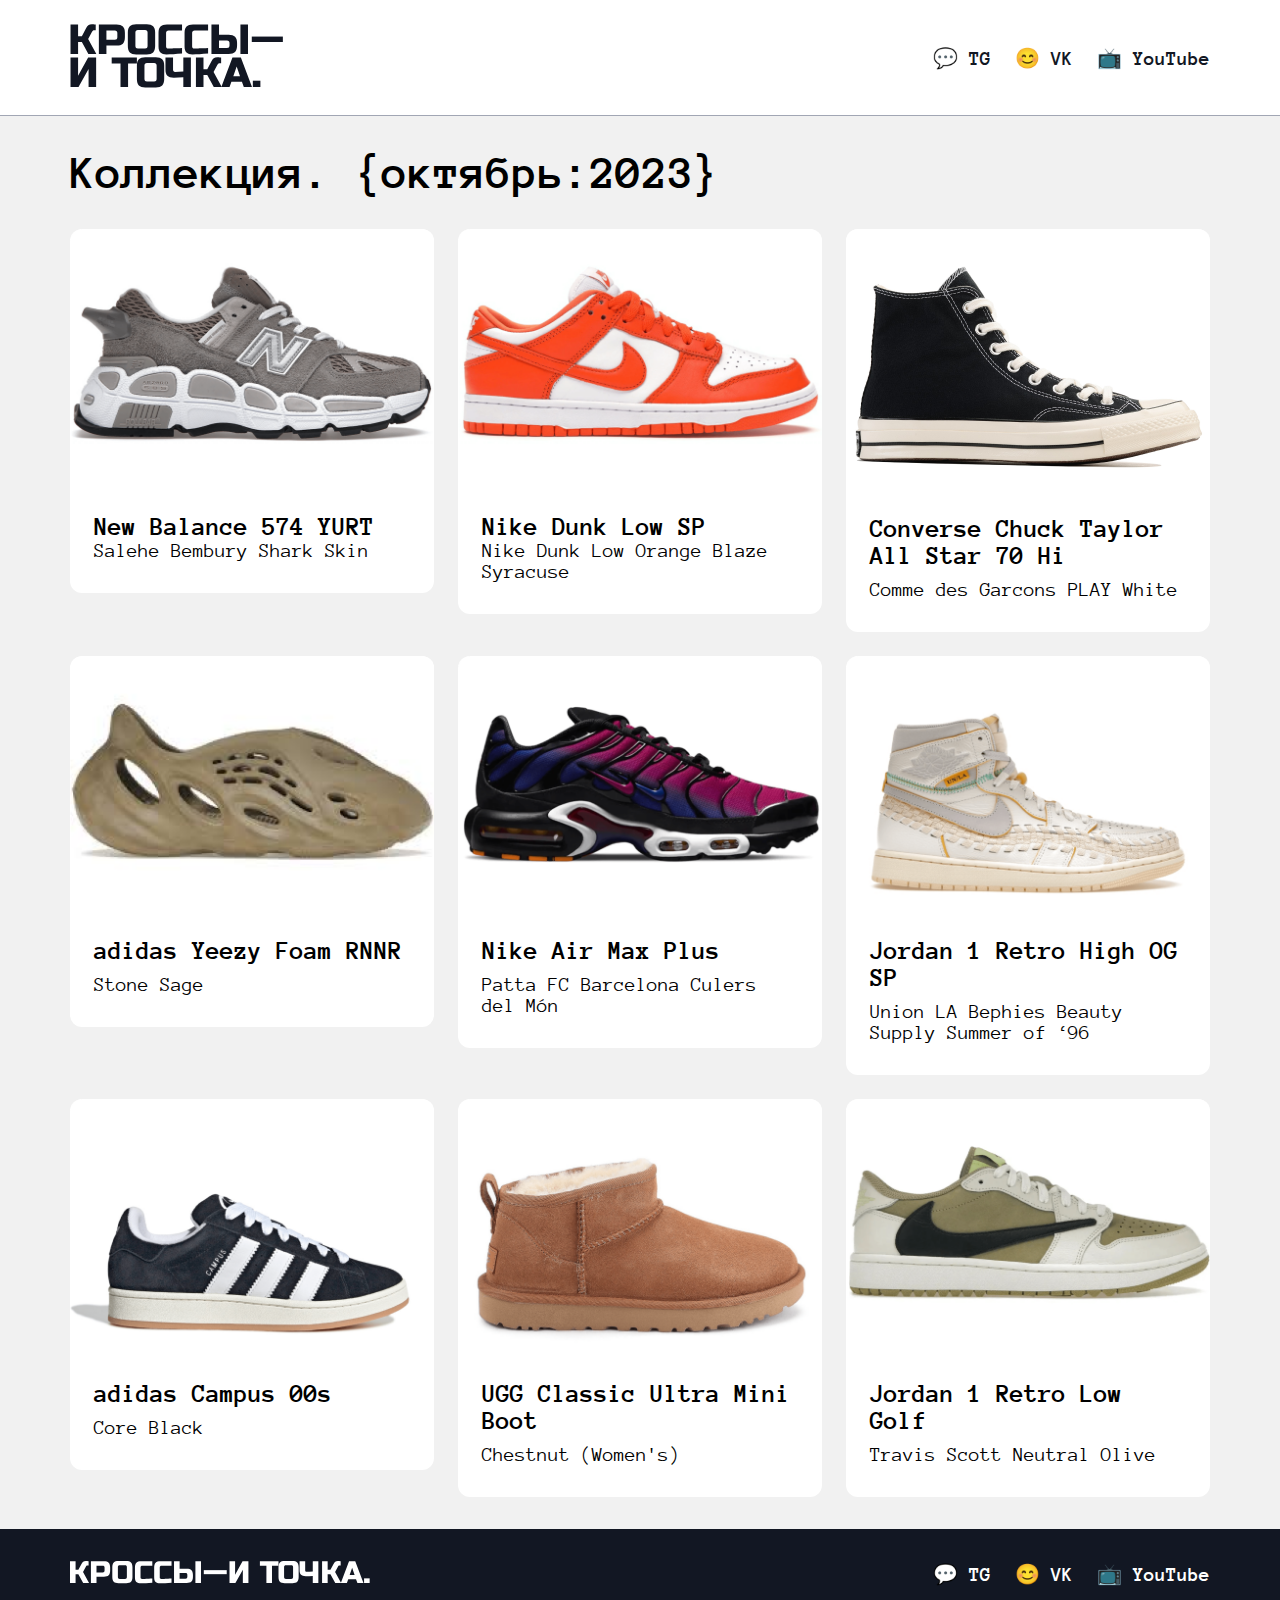
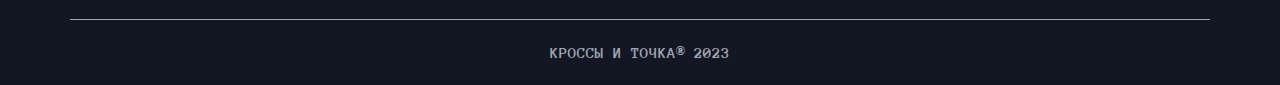
==== yp-sneakers/index.html @ 97120fd5 "add:" ====
<!DOCTYPE html>
<html lang="en">
<head>
    <meta charset="UTF-8">
    <meta name="viewport" content="width=device-width, initial-scale=1.0">
    <title>Кроссы и точка</title>
    <link href="./style.css" rel="stylesheet" />
</head>
<body>
    <main>
        <header>
            <div class="header-container">
                <a href="/" class="logo-link">
                    <img alt="Кроссы и точка" src="./images/logo.svg" />
                </a>
                <nav>
                    <ul class="nav-list">
                        <li class="nav-item">
                            <a href="/" class="nav-link">💬 TG</a>
                        </li>
                        <li class="nav-item">
                            <a href="/" class="nav-link">😊 VK</a>
                        </li>
                        <li class="nav-item">
                            <a href="/" class="nav-link">📺 YouTube</a>
                        </li>
                    </ul>
                </nav>
            </div>
        </header>

        <div class="content">
            <h1>Коллекция. {октябрь:2023}</h1>
            <div class="sneakers">
                <div class="sneaker">
                    <a href="/card.1/card.1.html" class="card1">
                    <img alt="New Balance 574 YURT" src="./images/6.png" class="sneaker-image" />
                    <div class="sneaker-info">
                        <h3>New Balance 574 YURT</h3>
                        <p>Salehe Bembury Shark Skin</p>
                    </a>
                        </div>
                </div>
                <div class="sneaker" >
                    <a href="/card.2/card.2.html" class="card2">
                    <img alt="Nike Dunk Low SP" src="./images/7.png" class="sneaker-image" />
                    <div class="sneaker-info">
                        <h3>Nike Dunk Low SP</h3>
                        <p>Nike Dunk Low Orange Blaze Syracuse</p>
                    </a>
                    </div>
                </div>
                <div class="sneaker">
                    <img alt="Converse Chuck Taylor All Star 70 Hi" src="./images/4.png" class="sneaker-image" />
                    <div class="sneaker-info">
                        <h3>Converse Chuck Taylor All Star 70 Hi</h3>
                        <p>Comme des Garcons PLAY White</p>

                    </div>
                </div>
                <div class="sneaker">
                    <img alt="adidas Yeezy Foam RNNR" src="./images/9.png" class="sneaker-image" />
                    <div class="sneaker-info">
                        <h3>adidas Yeezy Foam RNNR</h3>
                        <p>Stone Sage</p>

                    </div>
                </div>
                <div class="sneaker">
                        <img alt="Nike Air Max Plus" src="./images/1.png" class="sneaker-image" />
                        <div class="sneaker-info">
                            <h3>Nike Air Max Plus</h3>
                            <p>Patta FC Barcelona Culers del Món</p>
                    </div>
                </div>
                <div class="sneaker">
                    <img alt="Jordan 1 Retro High OG SP" src="./images/2.png" class="sneaker-image" />
                    <div class="sneaker-info">
                        <h3>Jordan 1 Retro High OG SP</h3>
                        <p>Union LA Bephies Beauty Supply Summer of ‘96</p>
                    </div>
                </div>
                <div class="sneaker">
                    <img alt="adidas Campus 00s" src="./images/3.png" class="sneaker-image" />
                    <div class="sneaker-info">
                        <h3>adidas Campus 00s</h3>
                        <p>Core Black</p>
                        
                    </div>
                </div>
                <div class="sneaker">
                    <img alt="UGG Classic Ultra Mini Boot" src="./images/5.png" class="sneaker-image" />
                    <div class="sneaker-info">
                        <h3>UGG Classic Ultra Mini Boot</h3>
                        <p>Chestnut (Women's)</p>
                    </div>
                </div>
                <div class="sneaker">
                    <img alt="Jordan 1 Retro Low Golf" src="./images/8.png" class="sneaker-image" />
                    <div class="sneaker-info">
                        <h3>Jordan 1 Retro Low Golf</h3>
                        <p>Travis Scott Neutral Olive</p>
                    </div>
                </div>
                
                </div>
            </div>
        </div>

        <footer>
            <div class="footer-content">
                <a class="footer__logo-link" href="/">
                    <img alt="Кроссы и точка" src="./images/logo_footer.svg" class="footer__logo-image" />
                </a>
                <nav>
                    <ul class="nav-list">
                        <li class="nav-item">
                            <a href="/" class="nav-link">💬 TG</a>
                        </li>
                        <li class="nav-item">
                            <a href="/" class="nav-link">😊 VK</a>
                        </li>
                        <li class="nav-item">
                            <a href="/" class="nav-link">📺 YouTube</a>
                        </li>
                    </ul>
                </nav>
            </div>
            <div class="copyright">
                <p class="copyright-text">КРОССЫ И ТОЧКА® 2023</p>
            </div>
        </footer>
    </main> 
</body>
</html>
---- yp-sneakers/style.css ----
/* подключение локальный шрифтов на страницу */
@font-face {
    font-family: "Anonymous Pro";
    src: url(fonts/AnonymousPro-Regular.ttf);
    font-weight: 400;
    font-style: normal;
    display: swap;
}

@font-face {
    font-family: "Anonymous Pro";
    src: url(fonts/AnonymousPro-Bold.ttf);
    font-weight: 700;
    font-style: normal;
    display: swap;
}

* {
    box-sizing: border-box;
}

/* сброс стилей по умолчанию */
body,h1,h2,h3,p,ul,li {
    margin: 0;
}
ul {
    list-style: none;
    padding: 0;
}
a {
    text-decoration: none;
    color: black;
}

/* задание шрифта всей странице */
body {
    font-family: "Anonymous Pro", sans-serif;
}

/* стили для главного контейнера */
main {
    display: flex;
    flex-direction: column;
    align-items: center;
    background: #F1F1F1;
}

/* стили для хедера(шапки) сайта */
header {
    display: flex;
    flex-direction: row;
    align-items: center;
    justify-content: center;
    width: 100%;
    border-bottom: 1px solid #A1A6B4;
    background: white;
}

.header-container {
    display: flex;
    justify-content: space-between;
    width: 100%;
    max-width: 1140px;
    margin: 24px 0 24px;
}

.logo-link {
    max-width: 215px;
}

/* стили для ссылок в хедере и футере */
nav {
    display: flex;
}

.nav-list {
    display: flex;
    align-items: center;
    width: 100%;
    gap: 24px;
}

.nav-item {
    display: inline;
}

.nav-link {
    color: #121723;
    font-size: 20px;
    font-weight: 700;
}

/* стили для  */
.content {
    margin: 32px 0;
    max-width: 1140px;
}

h1 {
    font-size: 48px;
}

/* стили для контейнера кроссовок */
.sneakers {
    display: flex;
    flex-wrap: wrap;
    gap: 24px;
    margin: 32px 0 0;
}

/* стили для карточки кроссовок */
.sneaker {
    display: flex;
    flex-direction: column;
    align-items: center;
    max-width: 364px;
    height: 100%;
    border-radius: 12px;
    background: white;
}

.sneaker-image {
    width: 100%;
    border-radius: 12px;
}

.sneaker-info {
    display: flex;
    flex-direction: column;
    align-items: flex-start;
    gap: 10px;
    width: 100%;
    padding: 32px 24px;
}

h3 {
    font-size: 26px;
}

p {
    font-size: 20px;
}

footer {
    width: 100%;
    display: flex;
    flex-direction: column;
    align-items: center;
    background: #121723;
}

/* стили для футера */
.footer-content {
    display: flex;
    justify-content: space-between;
    width: 100%;
    max-width: 1140px;
    margin: 32px 0;
}

.footer__logo-link {
    max-width: 300px;
    width: 100%;
}

footer .nav-link {
    color: white;
}

.copyright {
    display: flex;
    align-items: center;
    justify-content: center;
    width: 100%;
    max-width: 1140px;
    border-top: 1px solid #A1A6B4;
}

.copyright-text {
    color: #A1A6B4;
    font-size: 16px;
    font-weight: 700;
    margin: 24px 0;
}

.sneaker:hover {
    transform: translateY(-10px);
    box-shadow: 0px 4px 4px 0px #00000040;
    
}
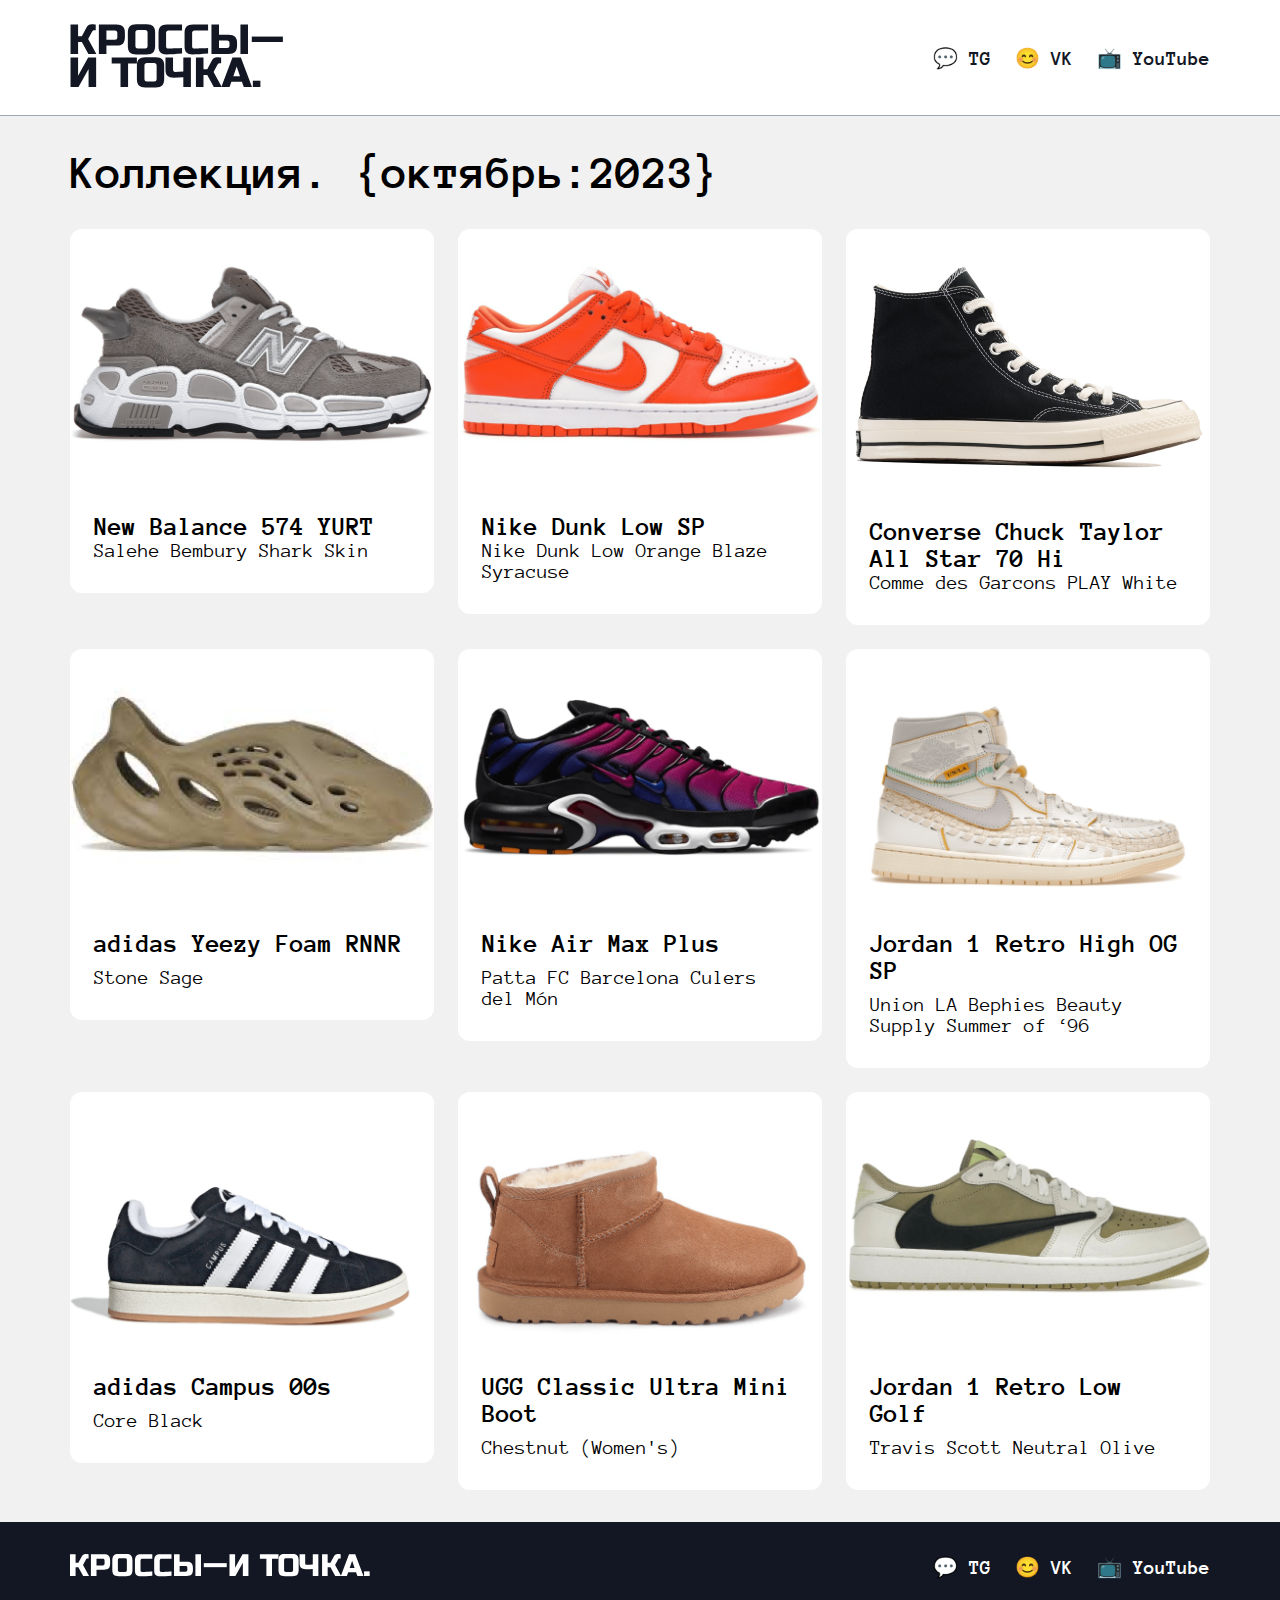
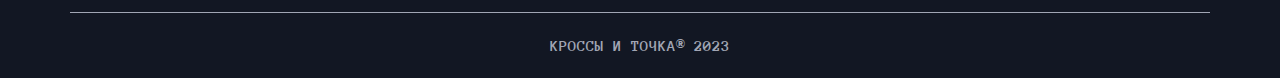
==== commit e2a69306: "add: добавил 3 карточки" ====
--- a/yp-sneakers/index.html
+++ b/yp-sneakers/index.html
@@ -51,11 +51,12 @@
                     </div>
                 </div>
                 <div class="sneaker">
+                    <a href="/card.3/card.3.html" class="card1">
                     <img alt="Converse Chuck Taylor All Star 70 Hi" src="./images/4.png" class="sneaker-image" />
                     <div class="sneaker-info">
                         <h3>Converse Chuck Taylor All Star 70 Hi</h3>
                         <p>Comme des Garcons PLAY White</p>
-
+                    </a>
                     </div>
                 </div>
                 <div class="sneaker">
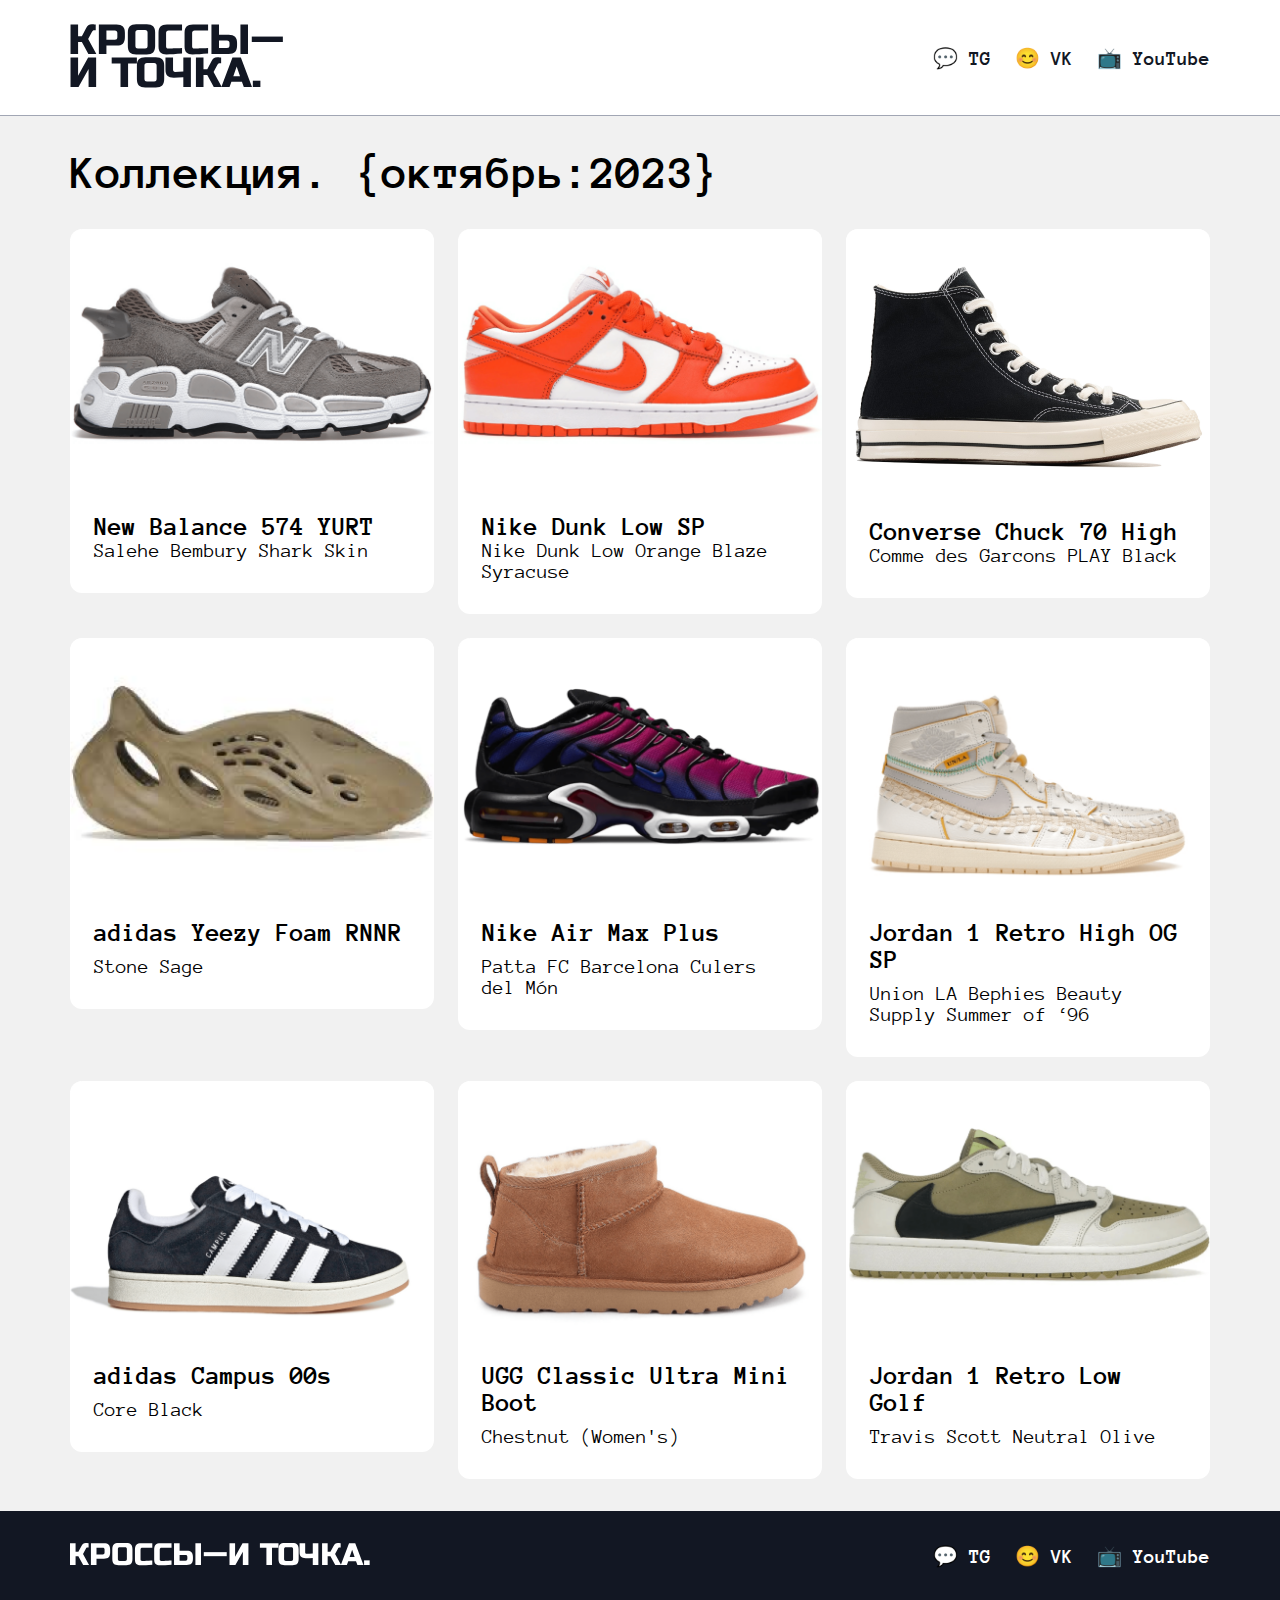
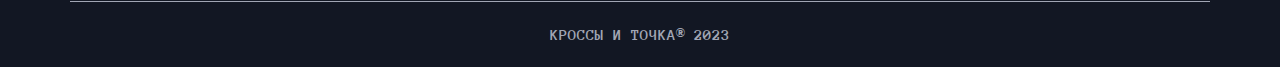
==== commit 54ce4660: "add" ====
--- a/yp-sneakers/index.html
+++ b/yp-sneakers/index.html
@@ -1,5 +1,5 @@
 <!DOCTYPE html>
-<html lang="en">
+<html lang="ru">
 <head>
     <meta charset="UTF-8">
     <meta name="viewport" content="width=device-width, initial-scale=1.0">
@@ -36,7 +36,7 @@
                     <a href="/card.1/card.1.html" class="card1">
                     <img alt="New Balance 574 YURT" src="./images/6.png" class="sneaker-image" />
                     <div class="sneaker-info">
-                        <h3>New Balance 574 YURT</h3>
+                        <h3 class="h">New Balance 574 YURT</h3>
                         <p>Salehe Bembury Shark Skin</p>
                     </a>
                         </div>
@@ -45,7 +45,7 @@
                     <a href="/card.2/card.2.html" class="card2">
                     <img alt="Nike Dunk Low SP" src="./images/7.png" class="sneaker-image" />
                     <div class="sneaker-info">
-                        <h3>Nike Dunk Low SP</h3>
+                        <h3 class="h">Nike Dunk Low SP</h3>
                         <p>Nike Dunk Low Orange Blaze Syracuse</p>
                     </a>
                     </div>
@@ -54,8 +54,8 @@
                     <a href="/card.3/card.3.html" class="card1">
                     <img alt="Converse Chuck Taylor All Star 70 Hi" src="./images/4.png" class="sneaker-image" />
                     <div class="sneaker-info">
-                        <h3>Converse Chuck Taylor All Star 70 Hi</h3>
-                        <p>Comme des Garcons PLAY White</p>
+                        <h3 class="h">Converse Chuck 70 High</h3>
+                        <p>Comme des Garcons PLAY Black</p>
                     </a>
                     </div>
                 </div>
--- a/yp-sneakers/style.css
+++ b/yp-sneakers/style.css
@@ -55,7 +55,6 @@
     border-bottom: 1px solid #A1A6B4;
     background: white;
 }
-
 .header-container {
     display: flex;
     justify-content: space-between;
@@ -187,4 +186,76 @@
     transform: translateY(-10px);
     box-shadow: 0px 4px 4px 0px #00000040;
     
+}
+
+@media screen and (max-width:375px) {
+    header {
+       height: 156px;
+       display: flex;
+       flex-direction: column;
+}
+    .header-container {
+        display: flex;
+        flex-direction: column;
+        align-items: center;
+        gap: 16px;
+    }
+
+    .content{
+        max-width: 343px;
+
+    }
+    h1 {
+        font-size: 32px;
+    }
+    .sneakers {
+        display: flex;
+        flex-wrap: wrap;
+        justify-content: center;
+        gap: 24px;
+        margin: 32px 0 0;
+    }
+    .sneaker {
+        width: 343px;
+        
+    }
+    .sneaker-image {
+       width: 343px;
+       height: 254px;
+    }
+    
+    .h {
+        margin-bottom: 12px;
+    }
+    
+    footer {
+        max-height: 195px;
+        max-width: 375px;
+        
+    }
+    .footer-content {
+        display: flex;
+        flex-direction: column;
+        justify-content: center;
+        align-items: center;
+        width: 100%;
+        
+        margin: 0;
+         margin: 29px 0;
+         gap: 19px; 
+    }
+    .copyright {
+        display: flex;
+        align-items: center;
+        justify-content: center;
+        width: 100%;
+        max-width: 343px;
+        border-top: 1px solid #A1A6B4;
+       
+    }
+    .copyright-text {
+        margin: 24px 0;
+        
+      
+    }
 }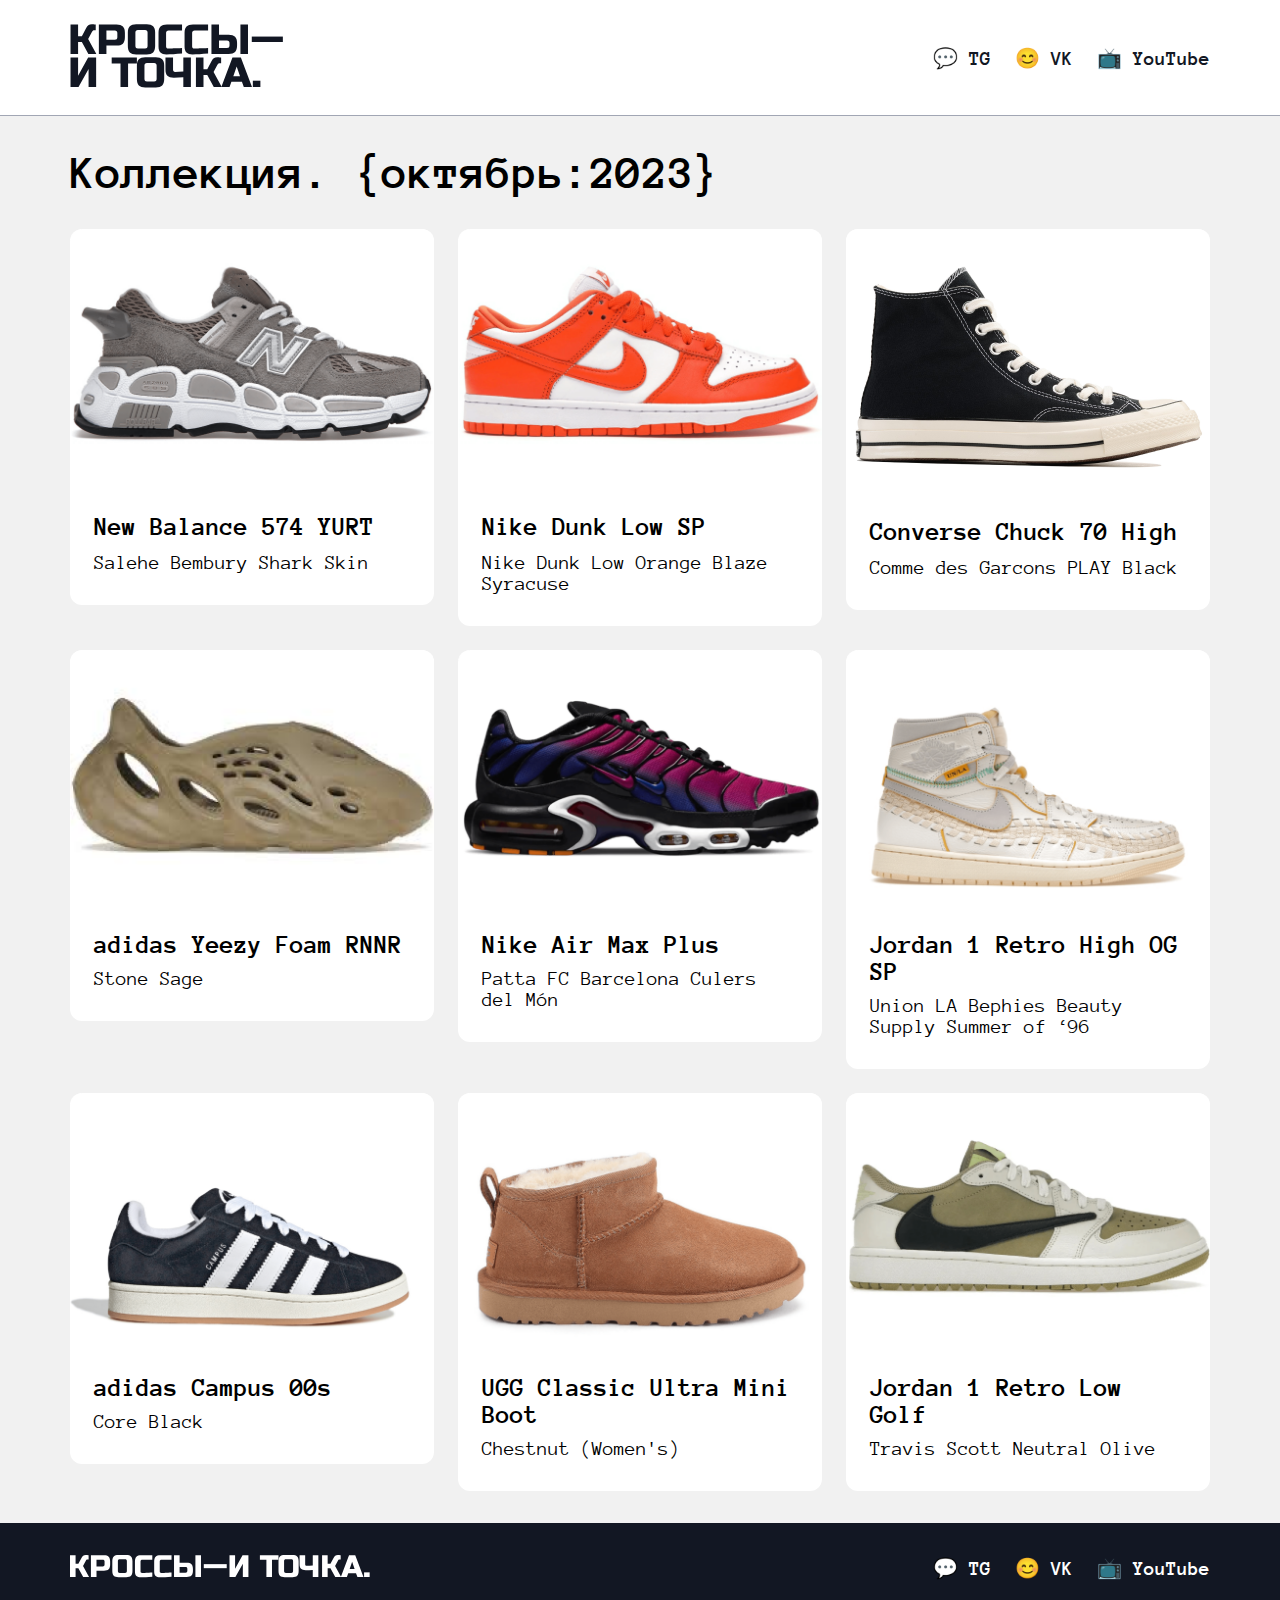
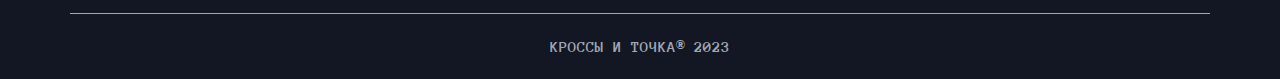
==== commit c23c7c73: "fix" ====
--- a/yp-sneakers/index.html
+++ b/yp-sneakers/index.html
@@ -33,7 +33,7 @@
             <h1>Коллекция. {октябрь:2023}</h1>
             <div class="sneakers">
                 <div class="sneaker">
-                    <a href="/card.1/card.1.html" class="card1">
+                    <a href="../card_1/card-1.html" class="card1">
                     <img alt="New Balance 574 YURT" src="./images/6.png" class="sneaker-image" />
                     <div class="sneaker-info">
                         <h3 class="h">New Balance 574 YURT</h3>
@@ -42,7 +42,7 @@
                         </div>
                 </div>
                 <div class="sneaker" >
-                    <a href="/card.2/card.2.html" class="card2">
+                    <a href="../card_2/card-2.html" class="card2">
                     <img alt="Nike Dunk Low SP" src="./images/7.png" class="sneaker-image" />
                     <div class="sneaker-info">
                         <h3 class="h">Nike Dunk Low SP</h3>
@@ -51,7 +51,7 @@
                     </div>
                 </div>
                 <div class="sneaker">
-                    <a href="/card.3/card.3.html" class="card1">
+                    <a href="../card_3/card-3.html" class="card1">
                     <img alt="Converse Chuck Taylor All Star 70 Hi" src="./images/4.png" class="sneaker-image" />
                     <div class="sneaker-info">
                         <h3 class="h">Converse Chuck 70 High</h3>
--- a/yp-sneakers/style.css
+++ b/yp-sneakers/style.css
@@ -116,6 +116,8 @@
     height: 100%;
     border-radius: 12px;
     background: white;
+    transition-duration: 0.4s;
+    transition-timing-function: ease-in-out;
 }
 
 .sneaker-image {
@@ -130,6 +132,10 @@
     gap: 10px;
     width: 100%;
     padding: 32px 24px;
+}
+
+.h {
+    margin-bottom: 12px;
 }
 
 h3 {
@@ -183,6 +189,7 @@
 }
 
 .sneaker:hover {
+    
     transform: translateY(-10px);
     box-shadow: 0px 4px 4px 0px #00000040;
     
